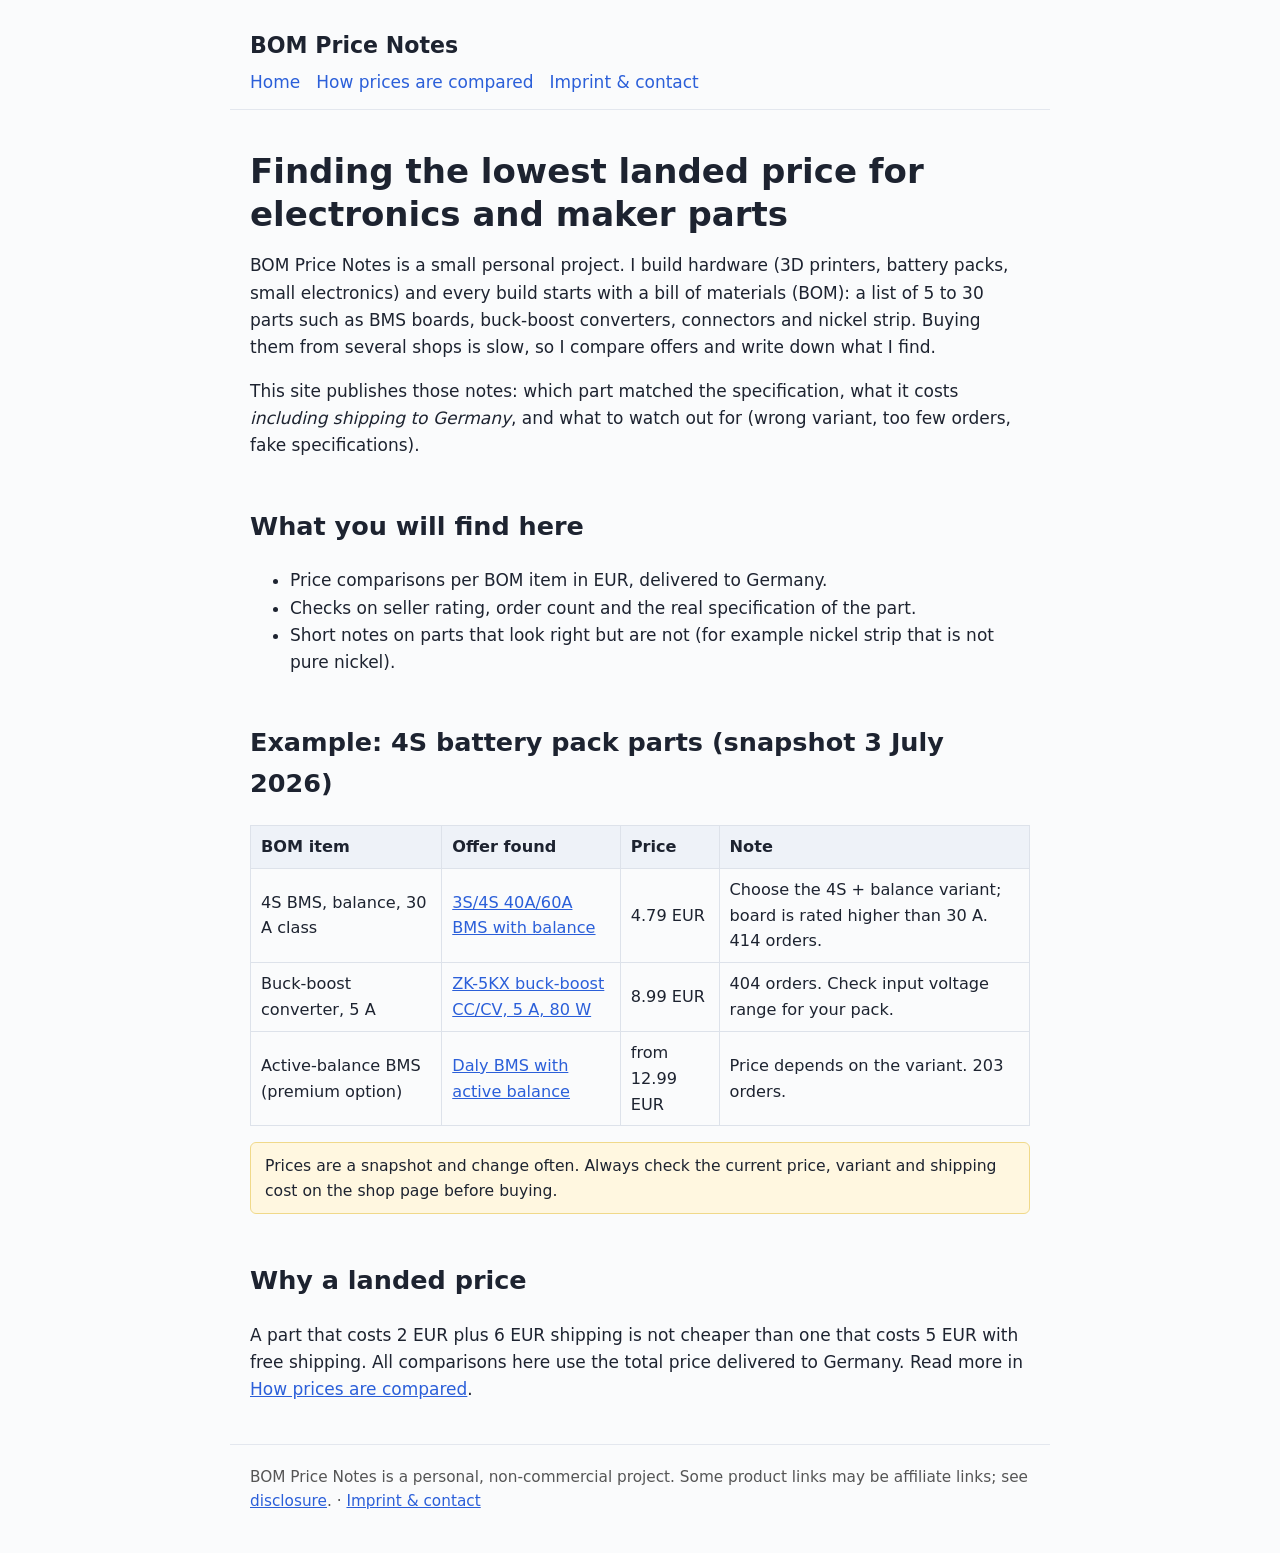
==== index.html @ 46fe4393 "BOM Price Notes: initial site" ====
<!doctype html>
<html lang="en"><head><meta charset="utf-8"><meta name="viewport" content="width=device-width,initial-scale=1">
<title>BOM Price Notes: landed-price comparisons for electronics and maker parts</title><meta name="description" content="Personal notes comparing the total delivered price of electronics and maker parts for bills of materials."><link rel="stylesheet" href="style.css"></head>
<body><header><a class="brand" href="index.html">BOM Price Notes</a>
<nav><a href="index.html">Home</a><a href="method.html">How prices are compared</a><a href="imprint.html">Imprint &amp; contact</a></nav></header>
<main>
<h1>Finding the lowest landed price for electronics and maker parts</h1>
<p>BOM Price Notes is a small personal project. I build hardware (3D printers, battery packs, small electronics) and
every build starts with a bill of materials (BOM): a list of 5 to 30 parts such as BMS boards, buck-boost converters,
connectors and nickel strip. Buying them from several shops is slow, so I compare offers and write down what I find.</p>
<p>This site publishes those notes: which part matched the specification, what it costs <em>including shipping to Germany</em>,
and what to watch out for (wrong variant, too few orders, fake specifications).</p>

<h2>What you will find here</h2>
<ul>
<li>Price comparisons per BOM item in EUR, delivered to Germany.</li>
<li>Checks on seller rating, order count and the real specification of the part.</li>
<li>Short notes on parts that look right but are not (for example nickel strip that is not pure nickel).</li>
</ul>

<h2>Example: 4S battery pack parts (snapshot 3 July 2026)</h2>
<table>
<tr><th>BOM item</th><th>Offer found</th><th>Price</th><th>Note</th></tr>
<tr><td>4S BMS, balance, 30 A class</td><td><a href="https://www.aliexpress.com/item/1005006823428482.html">3S/4S 40A/60A BMS with balance</a></td><td>4.79 EUR</td><td>Choose the 4S + balance variant; board is rated higher than 30 A. 414 orders.</td></tr>
<tr><td>Buck-boost converter, 5 A</td><td><a href="https://www.aliexpress.com/item/1005004493871455.html">ZK-5KX buck-boost CC/CV, 5 A, 80 W</a></td><td>8.99 EUR</td><td>404 orders. Check input voltage range for your pack.</td></tr>
<tr><td>Active-balance BMS (premium option)</td><td><a href="https://www.aliexpress.com/item/1005003651719120.html">Daly BMS with active balance</a></td><td>from 12.99 EUR</td><td>Price depends on the variant. 203 orders.</td></tr>
</table>
<p class="note">Prices are a snapshot and change often. Always check the current price, variant and shipping cost on the shop page before buying.</p>

<h2>Why a landed price</h2>
<p>A part that costs 2 EUR plus 6 EUR shipping is not cheaper than one that costs 5 EUR with free shipping.
All comparisons here use the total price delivered to Germany. Read more in
<a href="method.html">How prices are compared</a>.</p>
</main>
<footer>BOM Price Notes is a personal, non-commercial project. Some product links may be affiliate links; see <a href="method.html#disclosure">disclosure</a>. &middot; <a href="imprint.html">Imprint &amp; contact</a></footer></body></html>
---- style.css ----
*{box-sizing:border-box}body{margin:0;font:17px/1.6 system-ui,Segoe UI,Roboto,sans-serif;color:#1d2330;background:#fafbfc}
header,main,footer{max-width:820px;margin:0 auto;padding:0 20px}header{padding-top:28px;padding-bottom:12px;border-bottom:1px solid #e3e7ee}
header a.brand{font-weight:700;font-size:1.3em;color:#1d2330;text-decoration:none}nav{margin-top:6px}nav a{margin-right:16px;color:#2b5fd9;text-decoration:none}
h1{font-size:2em;line-height:1.25;margin:1.2em 0 .4em}h2{margin-top:1.8em}table{border-collapse:collapse;width:100%;font-size:.95em}
th,td{border:1px solid #dde2ea;padding:8px 10px;text-align:left}th{background:#eef2f8}.note{background:#fff7e0;border:1px solid #f0d98a;padding:10px 14px;border-radius:6px;font-size:.92em}
footer{padding-top:20px;padding-bottom:40px;margin-top:40px;border-top:1px solid #e3e7ee;font-size:.9em;color:#555}a{color:#2b5fd9}
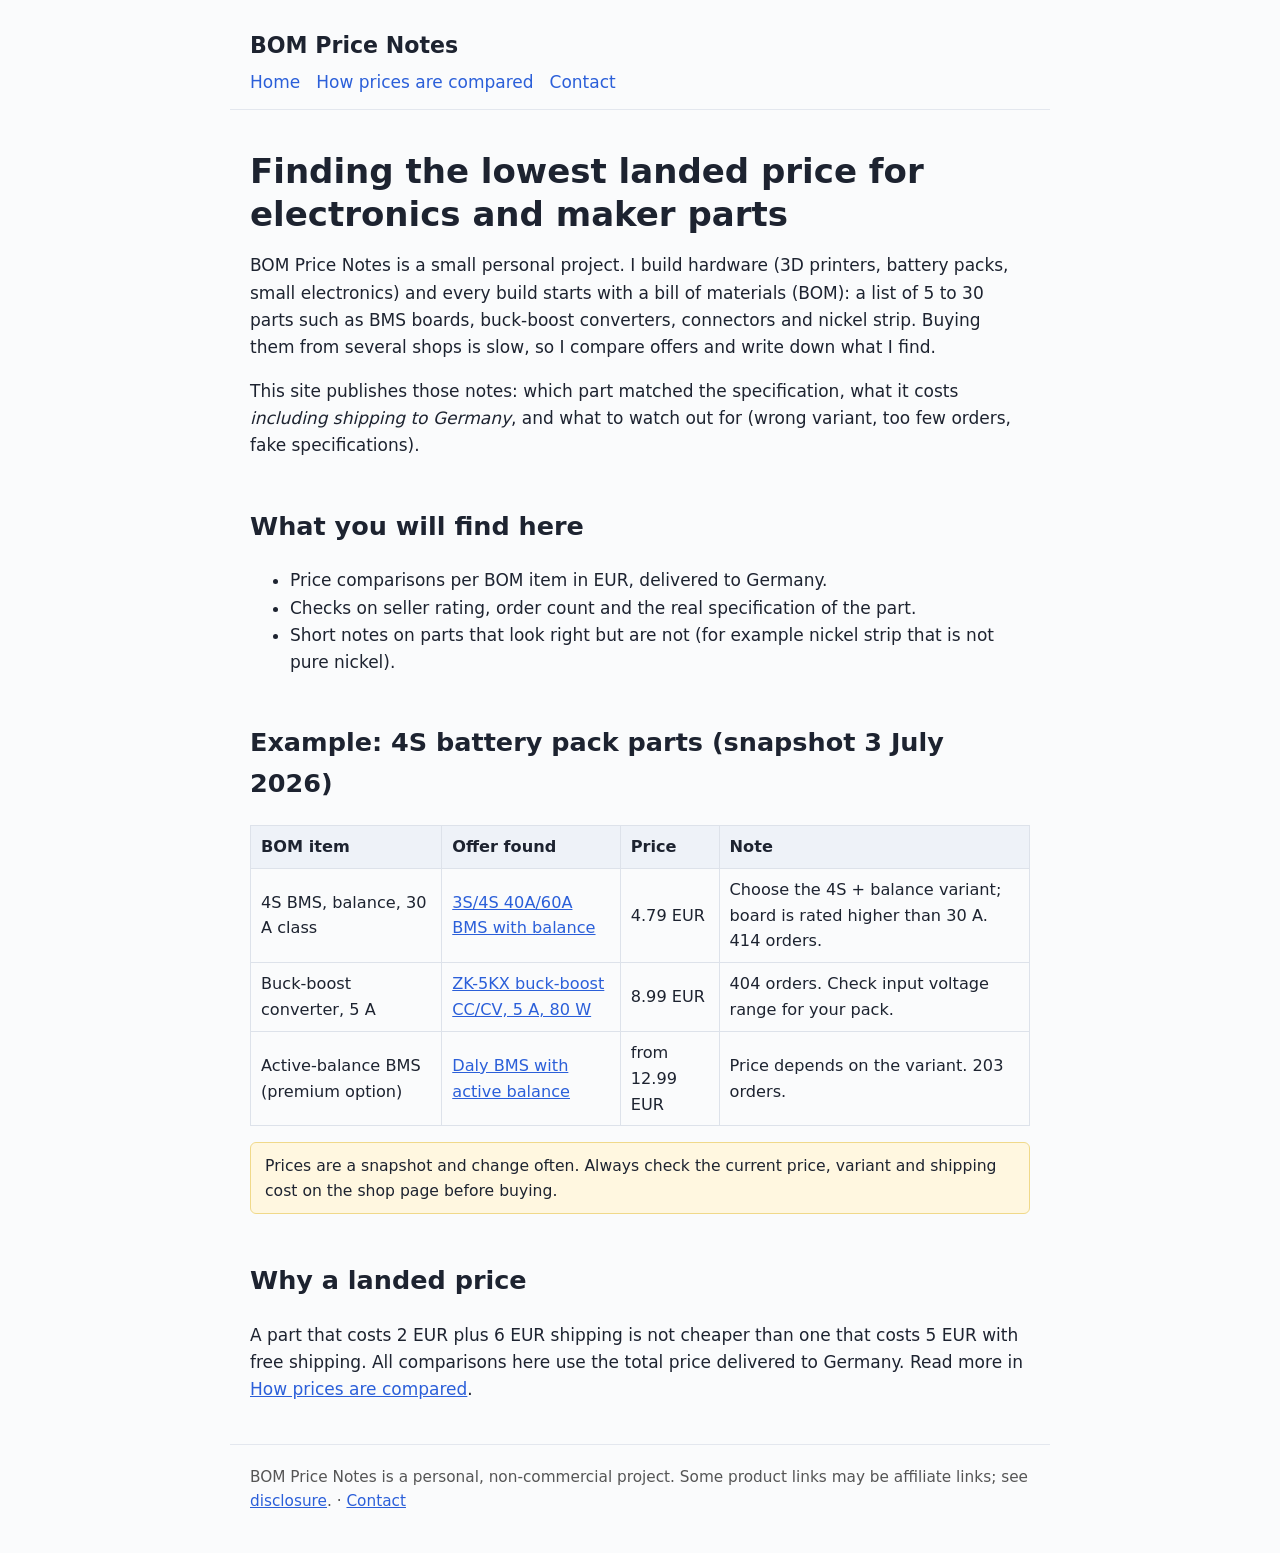
==== commit 56a2eb47: "Replace imprint placeholders with contact page" ====
--- a/index.html
+++ b/index.html
@@ -2,7 +2,7 @@
 <html lang="en"><head><meta charset="utf-8"><meta name="viewport" content="width=device-width,initial-scale=1">
 <title>BOM Price Notes: landed-price comparisons for electronics and maker parts</title><meta name="description" content="Personal notes comparing the total delivered price of electronics and maker parts for bills of materials."><link rel="stylesheet" href="style.css"></head>
 <body><header><a class="brand" href="index.html">BOM Price Notes</a>
-<nav><a href="index.html">Home</a><a href="method.html">How prices are compared</a><a href="imprint.html">Imprint &amp; contact</a></nav></header>
+<nav><a href="index.html">Home</a><a href="method.html">How prices are compared</a><a href="imprint.html">Contact</a></nav></header>
 <main>
 <h1>Finding the lowest landed price for electronics and maker parts</h1>
 <p>BOM Price Notes is a small personal project. I build hardware (3D printers, battery packs, small electronics) and
@@ -32,4 +32,4 @@
 All comparisons here use the total price delivered to Germany. Read more in
 <a href="method.html">How prices are compared</a>.</p>
 </main>
-<footer>BOM Price Notes is a personal, non-commercial project. Some product links may be affiliate links; see <a href="method.html#disclosure">disclosure</a>. &middot; <a href="imprint.html">Imprint &amp; contact</a></footer></body></html>+<footer>BOM Price Notes is a personal, non-commercial project. Some product links may be affiliate links; see <a href="method.html#disclosure">disclosure</a>. &middot; <a href="imprint.html">Contact</a></footer></body></html>
